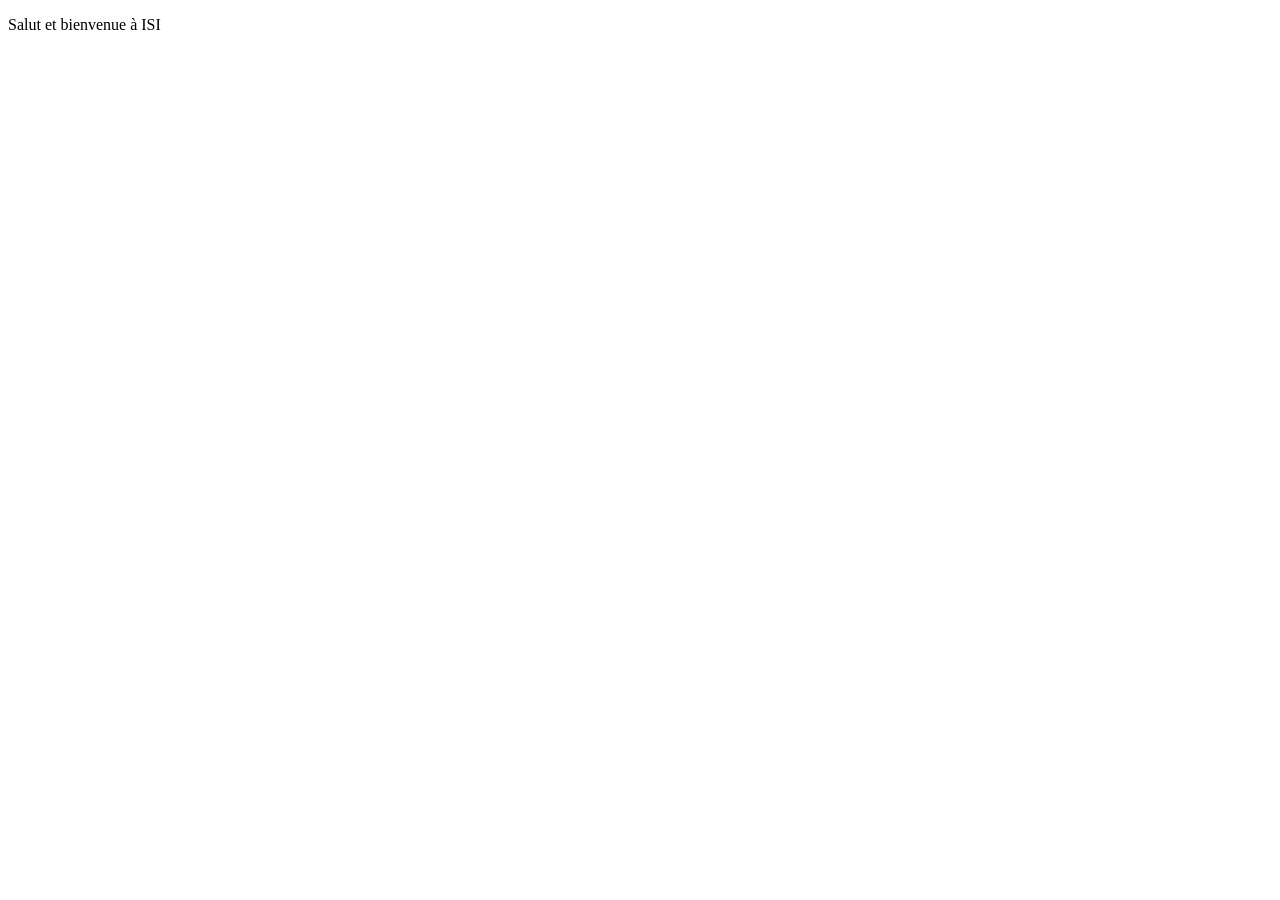
==== index.html @ 394811d7 "Initialisation du projet" ====
<!DOCTYPE html>
<html lang="en">
<head>
    <meta charset="UTF-8">
    <meta name="viewport" content="width=device-width, initial-scale=1.0">
    <title>Document</title>
</head>
<body>
    <p>Salut et bienvenue à ISI</p>
</body>
</html>
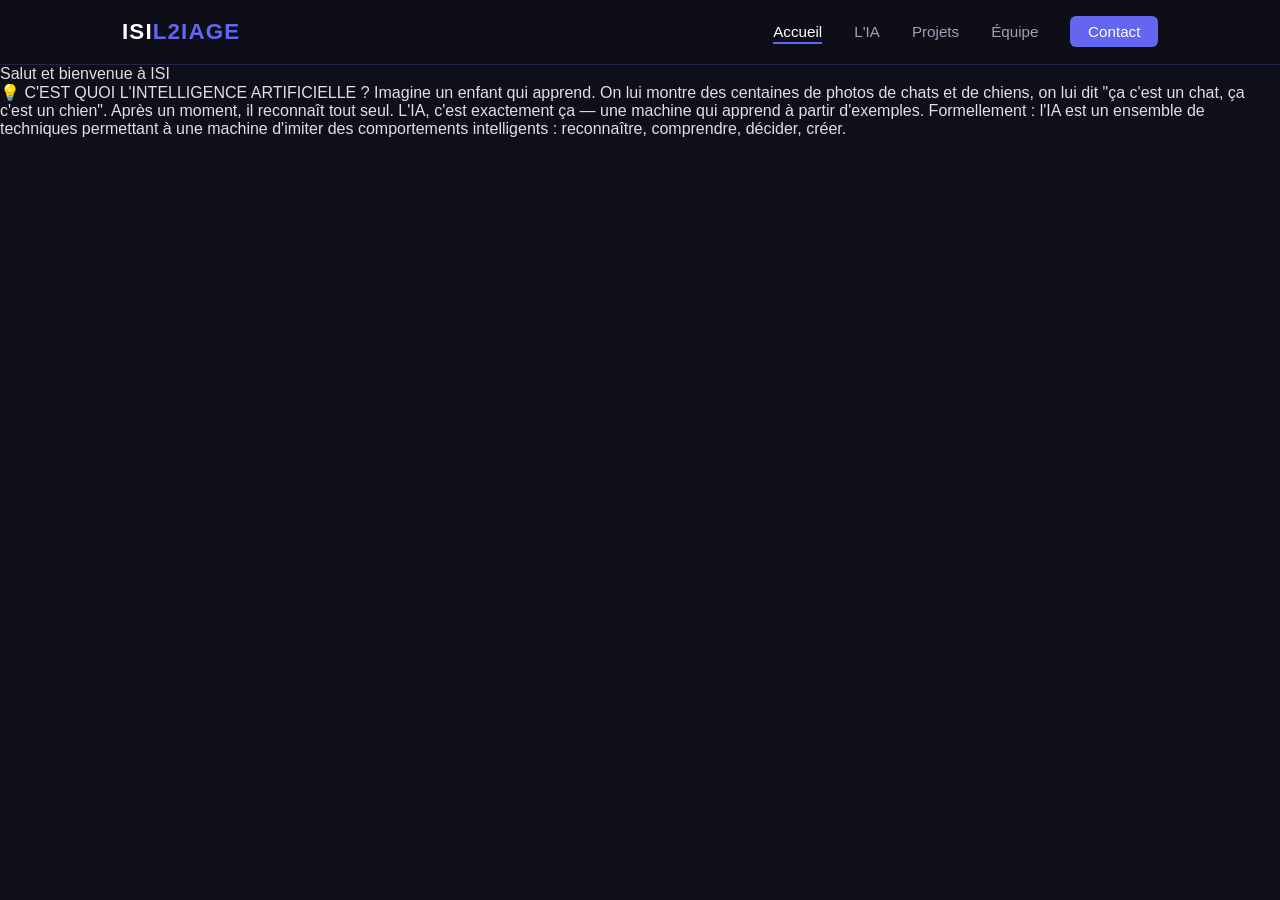
==== commit 76facba4: "ajout du header au niveau de la page index.html" ====
--- a/index.html
+++ b/index.html
@@ -1,11 +1,194 @@
 <!DOCTYPE html>
-<html lang="en">
+<html lang="fr">
 <head>
     <meta charset="UTF-8">
     <meta name="viewport" content="width=device-width, initial-scale=1.0">
-    <title>Document</title>
+    <title>Portfolio — ISIL2IAGE</title>
+    <style>
+        * {
+            margin: 0;
+            padding: 0;
+            box-sizing: border-box;
+        }
+
+        body {
+            font-family: 'Segoe UI', Tahoma, Geneva, Verdana, sans-serif;
+            background: #0f0f1a;
+            color: #e0e0e0;
+        }
+
+        /* ── HEADER ── */
+        header {
+            position: sticky;
+            top: 0;
+            z-index: 100;
+            background: rgba(15, 15, 26, 0.92);
+            backdrop-filter: blur(12px);
+            border-bottom: 1px solid rgba(99, 102, 241, 0.25);
+        }
+
+        .nav-container {
+            max-width: 1100px;
+            margin: 0 auto;
+            padding: 0 2rem;
+            display: flex;
+            align-items: center;
+            justify-content: space-between;
+            height: 64px;
+        }
+
+        /* Logo / nom */
+        .logo {
+            font-size: 1.4rem;
+            font-weight: 700;
+            letter-spacing: 0.05em;
+            color: #fff;
+            text-decoration: none;
+        }
+
+        .logo span {
+            color: #6366f1;
+        }
+
+        /* Menu */
+        nav ul {
+            list-style: none;
+            display: flex;
+            gap: 2rem;
+        }
+
+        nav ul li a {
+            text-decoration: none;
+            color: #a0a0b8;
+            font-size: 0.95rem;
+            font-weight: 500;
+            transition: color 0.2s;
+            position: relative;
+            padding-bottom: 4px;
+        }
+
+        nav ul li a::after {
+            content: '';
+            position: absolute;
+            bottom: 0;
+            left: 0;
+            width: 0;
+            height: 2px;
+            background: #6366f1;
+            transition: width 0.25s;
+        }
+
+        nav ul li a:hover,
+        nav ul li a.active {
+            color: #fff;
+        }
+
+        nav ul li a:hover::after,
+        nav ul li a.active::after {
+            width: 100%;
+        }
+
+        /* Bouton CTA */
+        .btn-contact {
+            background: #6366f1;
+            color: #fff !important;
+            padding: 0.45rem 1.1rem;
+            border-radius: 6px;
+            transition: background 0.2s !important;
+        }
+
+        .btn-contact::after {
+            display: none !important;
+        }
+
+        .btn-contact:hover {
+            background: #4f46e5 !important;
+        }
+
+        /* Hamburger (mobile) */
+        .menu-toggle {
+            display: none;
+            flex-direction: column;
+            gap: 5px;
+            cursor: pointer;
+            background: none;
+            border: none;
+            padding: 4px;
+        }
+
+        .menu-toggle span {
+            display: block;
+            width: 24px;
+            height: 2px;
+            background: #e0e0e0;
+            border-radius: 2px;
+            transition: transform 0.3s, opacity 0.3s;
+        }
+
+        @media (max-width: 680px) {
+            .menu-toggle { display: flex; }
+
+            nav {
+                position: absolute;
+                top: 64px;
+                left: 0;
+                right: 0;
+                background: rgba(15, 15, 26, 0.97);
+                border-bottom: 1px solid rgba(99, 102, 241, 0.2);
+                max-height: 0;
+                overflow: hidden;
+                transition: max-height 0.35s ease;
+            }
+
+            nav.open { max-height: 400px; }
+
+            nav ul {
+                flex-direction: column;
+                gap: 0;
+                padding: 1rem 2rem 1.5rem;
+            }
+
+            nav ul li a {
+                display: block;
+                padding: 0.6rem 0;
+            }
+        }
+    </style>
 </head>
 <body>
+
+    <header>
+        <div class="nav-container">
+            <a href="#" class="logo">ISI<span>L2IAGE</span></a>
+
+            <button class="menu-toggle" aria-label="Ouvrir le menu" onclick="this.closest('header').querySelector('nav').classList.toggle('open')">
+                <span></span>
+                <span></span>
+                <span></span>
+            </button>
+
+            <nav>
+                <ul>
+                    <li><a href="#accueil" class="active">Accueil</a></li>
+                    <li><a href="#ia">L'IA</a></li>
+                    <li><a href="#projets">Projets</a></li>
+                    <li><a href="#equipe">Équipe</a></li>
+                    <li><a href="#contact" class="btn-contact">Contact</a></li>
+                </ul>
+            </nav>
+        </div>
+    </header>
+
     <p>Salut et bienvenue à ISI</p>
+    <section class="">
+        <div>
+            <p>
+                💡
+C'EST QUOI L'INTELLIGENCE ARTIFICIELLE ?
+Imagine un enfant qui apprend. On lui montre des centaines de photos de chats et de chiens, on lui dit "ça c'est un chat, ça c'est un chien". Après un moment, il reconnaît tout seul. L'IA, c'est exactement ça — une machine qui apprend à partir d'exemples.
+Formellement : l'IA est un ensemble de techniques permettant à une machine d'imiter des comportements intelligents : reconnaître, comprendre, décider, créer.
+            </p>
+        </div>
+    </section>
 </body>
 </html>
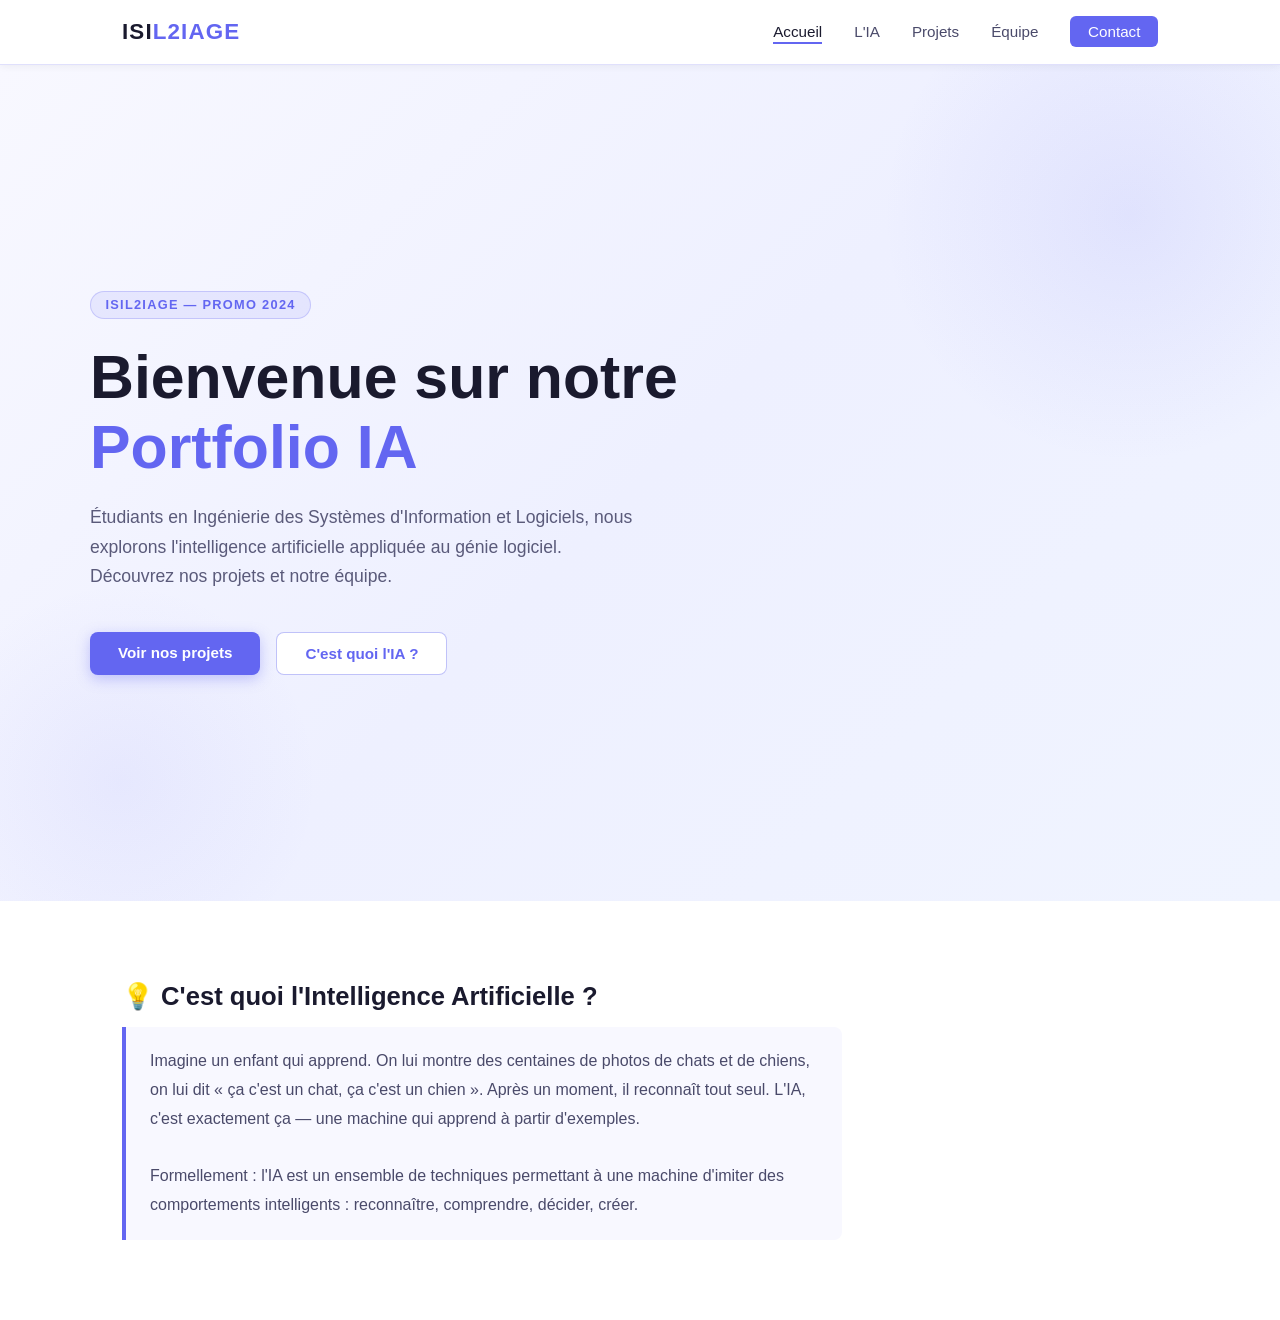
==== commit 19b0ab30: "style: séparation du code css et personnalisation de la section bienvenue" ====
--- a/index.html
+++ b/index.html
@@ -4,156 +4,7 @@
     <meta charset="UTF-8">
     <meta name="viewport" content="width=device-width, initial-scale=1.0">
     <title>Portfolio — ISIL2IAGE</title>
-    <style>
-        * {
-            margin: 0;
-            padding: 0;
-            box-sizing: border-box;
-        }
-
-        body {
-            font-family: 'Segoe UI', Tahoma, Geneva, Verdana, sans-serif;
-            background: #0f0f1a;
-            color: #e0e0e0;
-        }
-
-        /* ── HEADER ── */
-        header {
-            position: sticky;
-            top: 0;
-            z-index: 100;
-            background: rgba(15, 15, 26, 0.92);
-            backdrop-filter: blur(12px);
-            border-bottom: 1px solid rgba(99, 102, 241, 0.25);
-        }
-
-        .nav-container {
-            max-width: 1100px;
-            margin: 0 auto;
-            padding: 0 2rem;
-            display: flex;
-            align-items: center;
-            justify-content: space-between;
-            height: 64px;
-        }
-
-        /* Logo / nom */
-        .logo {
-            font-size: 1.4rem;
-            font-weight: 700;
-            letter-spacing: 0.05em;
-            color: #fff;
-            text-decoration: none;
-        }
-
-        .logo span {
-            color: #6366f1;
-        }
-
-        /* Menu */
-        nav ul {
-            list-style: none;
-            display: flex;
-            gap: 2rem;
-        }
-
-        nav ul li a {
-            text-decoration: none;
-            color: #a0a0b8;
-            font-size: 0.95rem;
-            font-weight: 500;
-            transition: color 0.2s;
-            position: relative;
-            padding-bottom: 4px;
-        }
-
-        nav ul li a::after {
-            content: '';
-            position: absolute;
-            bottom: 0;
-            left: 0;
-            width: 0;
-            height: 2px;
-            background: #6366f1;
-            transition: width 0.25s;
-        }
-
-        nav ul li a:hover,
-        nav ul li a.active {
-            color: #fff;
-        }
-
-        nav ul li a:hover::after,
-        nav ul li a.active::after {
-            width: 100%;
-        }
-
-        /* Bouton CTA */
-        .btn-contact {
-            background: #6366f1;
-            color: #fff !important;
-            padding: 0.45rem 1.1rem;
-            border-radius: 6px;
-            transition: background 0.2s !important;
-        }
-
-        .btn-contact::after {
-            display: none !important;
-        }
-
-        .btn-contact:hover {
-            background: #4f46e5 !important;
-        }
-
-        /* Hamburger (mobile) */
-        .menu-toggle {
-            display: none;
-            flex-direction: column;
-            gap: 5px;
-            cursor: pointer;
-            background: none;
-            border: none;
-            padding: 4px;
-        }
-
-        .menu-toggle span {
-            display: block;
-            width: 24px;
-            height: 2px;
-            background: #e0e0e0;
-            border-radius: 2px;
-            transition: transform 0.3s, opacity 0.3s;
-        }
-
-        @media (max-width: 680px) {
-            .menu-toggle { display: flex; }
-
-            nav {
-                position: absolute;
-                top: 64px;
-                left: 0;
-                right: 0;
-                background: rgba(15, 15, 26, 0.97);
-                border-bottom: 1px solid rgba(99, 102, 241, 0.2);
-                max-height: 0;
-                overflow: hidden;
-                transition: max-height 0.35s ease;
-            }
-
-            nav.open { max-height: 400px; }
-
-            nav ul {
-                flex-direction: column;
-                gap: 0;
-                padding: 1rem 2rem 1.5rem;
-            }
-
-            nav ul li a {
-                display: block;
-                padding: 0.6rem 0;
-            }
-        }
-    </style>
+    <link rel="stylesheet" href="style.css">
 </head>
 <body>
 
@@ -179,16 +30,34 @@
         </div>
     </header>
 
-    <p>Salut et bienvenue à ISI</p>
-    <section class="">
-        <div>
-            <p>
-                💡
-C'EST QUOI L'INTELLIGENCE ARTIFICIELLE ?
-Imagine un enfant qui apprend. On lui montre des centaines de photos de chats et de chiens, on lui dit "ça c'est un chat, ça c'est un chien". Après un moment, il reconnaît tout seul. L'IA, c'est exactement ça — une machine qui apprend à partir d'exemples.
-Formellement : l'IA est un ensemble de techniques permettant à une machine d'imiter des comportements intelligents : reconnaître, comprendre, décider, créer.
+    <!-- Section Bienvenue -->
+    <section id="accueil" class="hero">
+        <div class="hero-container">
+            <div class="hero-badge">ISIL2IAGE — Promo 2024</div>
+            <h1>Bienvenue sur notre<br><span class="accent">Portfolio IA</span></h1>
+            <p class="hero-subtitle">
+                Étudiants en Ingénierie des Systèmes d'Information et Logiciels, nous explorons
+                l'intelligence artificielle appliquée au génie logiciel. Découvrez nos projets et notre équipe.
             </p>
+            <div class="hero-actions">
+                <a href="#projets" class="btn-primary">Voir nos projets</a>
+                <a href="#ia" class="btn-secondary">C'est quoi l'IA ?</a>
+            </div>
         </div>
     </section>
+
+    <!-- Section L'IA -->
+    <section id="ia" class="section-ia">
+        <h2>💡 C'est quoi l'Intelligence Artificielle ?</h2>
+        <p>
+            Imagine un enfant qui apprend. On lui montre des centaines de photos de chats et de chiens,
+            on lui dit « ça c'est un chat, ça c'est un chien ». Après un moment, il reconnaît tout seul.
+            L'IA, c'est exactement ça — une machine qui apprend à partir d'exemples.
+            <br><br>
+            Formellement : l'IA est un ensemble de techniques permettant à une machine d'imiter des
+            comportements intelligents : reconnaître, comprendre, décider, créer.
+        </p>
+    </section>
+
 </body>
-</html>+</html>
--- a/style.css
+++ b/style.css
@@ -0,0 +1,309 @@
+* {
+    margin: 0;
+    padding: 0;
+    box-sizing: border-box;
+}
+
+body {
+    font-family: 'Segoe UI', Tahoma, Geneva, Verdana, sans-serif;
+    background: #ffffff;
+    color: #1a1a2e;
+}
+
+/* ── HEADER ── */
+header {
+    position: sticky;
+    top: 0;
+    z-index: 100;
+    background: rgba(255, 255, 255, 0.95);
+    backdrop-filter: blur(12px);
+    border-bottom: 1px solid rgba(99, 102, 241, 0.2);
+    box-shadow: 0 1px 8px rgba(0, 0, 0, 0.06);
+}
+
+.nav-container {
+    max-width: 1100px;
+    margin: 0 auto;
+    padding: 0 2rem;
+    display: flex;
+    align-items: center;
+    justify-content: space-between;
+    height: 64px;
+}
+
+/* Logo */
+.logo {
+    font-size: 1.4rem;
+    font-weight: 700;
+    letter-spacing: 0.05em;
+    color: #1a1a2e;
+    text-decoration: none;
+}
+
+.logo span {
+    color: #6366f1;
+}
+
+/* Menu */
+nav ul {
+    list-style: none;
+    display: flex;
+    gap: 2rem;
+}
+
+nav ul li a {
+    text-decoration: none;
+    color: #4a4a6a;
+    font-size: 0.95rem;
+    font-weight: 500;
+    transition: color 0.2s;
+    position: relative;
+    padding-bottom: 4px;
+}
+
+nav ul li a::after {
+    content: '';
+    position: absolute;
+    bottom: 0;
+    left: 0;
+    width: 0;
+    height: 2px;
+    background: #6366f1;
+    transition: width 0.25s;
+}
+
+nav ul li a:hover,
+nav ul li a.active {
+    color: #1a1a2e;
+}
+
+nav ul li a:hover::after,
+nav ul li a.active::after {
+    width: 100%;
+}
+
+/* Bouton CTA */
+.btn-contact {
+    background: #6366f1;
+    color: #fff !important;
+    padding: 0.45rem 1.1rem;
+    border-radius: 6px;
+    transition: background 0.2s !important;
+}
+
+.btn-contact::after {
+    display: none !important;
+}
+
+.btn-contact:hover {
+    background: #4f46e5 !important;
+}
+
+/* Hamburger (mobile) */
+.menu-toggle {
+    display: none;
+    flex-direction: column;
+    gap: 5px;
+    cursor: pointer;
+    background: none;
+    border: none;
+    padding: 4px;
+}
+
+.menu-toggle span {
+    display: block;
+    width: 24px;
+    height: 2px;
+    background: #1a1a2e;
+    border-radius: 2px;
+    transition: transform 0.3s, opacity 0.3s;
+}
+
+@media (max-width: 680px) {
+    .menu-toggle { display: flex; }
+
+    nav {
+        position: absolute;
+        top: 64px;
+        left: 0;
+        right: 0;
+        background: rgba(255, 255, 255, 0.98);
+        border-bottom: 1px solid rgba(99, 102, 241, 0.15);
+        max-height: 0;
+        overflow: hidden;
+        transition: max-height 0.35s ease;
+    }
+
+    nav.open { max-height: 400px; }
+
+    nav ul {
+        flex-direction: column;
+        gap: 0;
+        padding: 1rem 2rem 1.5rem;
+    }
+
+    nav ul li a {
+        display: block;
+        padding: 0.6rem 0;
+    }
+}
+
+/* ── SECTION BIENVENUE (HERO) ── */
+.hero {
+    min-height: calc(100vh - 64px);
+    display: flex;
+    align-items: center;
+    background: linear-gradient(135deg, #f8f8ff 0%, #eef0ff 50%, #f0f4ff 100%);
+    padding: 4rem 2rem;
+    position: relative;
+    overflow: hidden;
+}
+
+.hero::before {
+    content: '';
+    position: absolute;
+    top: -100px;
+    right: -100px;
+    width: 500px;
+    height: 500px;
+    background: radial-gradient(circle, rgba(99, 102, 241, 0.1) 0%, transparent 70%);
+    pointer-events: none;
+}
+
+.hero::after {
+    content: '';
+    position: absolute;
+    bottom: -80px;
+    left: -80px;
+    width: 400px;
+    height: 400px;
+    background: radial-gradient(circle, rgba(99, 102, 241, 0.07) 0%, transparent 70%);
+    pointer-events: none;
+}
+
+.hero-container {
+    max-width: 1100px;
+    margin: 0 auto;
+    width: 100%;
+    position: relative;
+    z-index: 1;
+}
+
+.hero-badge {
+    display: inline-block;
+    background: rgba(99, 102, 241, 0.1);
+    color: #6366f1;
+    font-size: 0.8rem;
+    font-weight: 600;
+    letter-spacing: 0.1em;
+    text-transform: uppercase;
+    padding: 0.35rem 0.9rem;
+    border-radius: 20px;
+    border: 1px solid rgba(99, 102, 241, 0.25);
+    margin-bottom: 1.5rem;
+}
+
+.hero h1 {
+    font-size: clamp(2.2rem, 5vw, 3.8rem);
+    font-weight: 800;
+    line-height: 1.15;
+    color: #1a1a2e;
+    margin-bottom: 1.25rem;
+}
+
+.hero h1 .accent {
+    color: #6366f1;
+}
+
+.hero-subtitle {
+    font-size: 1.1rem;
+    color: #5a5a7a;
+    max-width: 560px;
+    line-height: 1.7;
+    margin-bottom: 2.5rem;
+}
+
+.hero-actions {
+    display: flex;
+    gap: 1rem;
+    flex-wrap: wrap;
+}
+
+.btn-primary {
+    background: #6366f1;
+    color: #fff;
+    text-decoration: none;
+    padding: 0.75rem 1.75rem;
+    border-radius: 8px;
+    font-weight: 600;
+    font-size: 0.95rem;
+    transition: background 0.2s, transform 0.15s, box-shadow 0.2s;
+    box-shadow: 0 4px 14px rgba(99, 102, 241, 0.35);
+}
+
+.btn-primary:hover {
+    background: #4f46e5;
+    transform: translateY(-1px);
+    box-shadow: 0 6px 20px rgba(99, 102, 241, 0.45);
+}
+
+.btn-secondary {
+    background: #fff;
+    color: #6366f1;
+    text-decoration: none;
+    padding: 0.75rem 1.75rem;
+    border-radius: 8px;
+    font-weight: 600;
+    font-size: 0.95rem;
+    border: 1.5px solid rgba(99, 102, 241, 0.4);
+    transition: border-color 0.2s, background 0.2s;
+}
+
+.btn-secondary:hover {
+    border-color: #6366f1;
+    background: rgba(99, 102, 241, 0.05);
+}
+
+@media (max-width: 680px) {
+    .hero {
+        padding: 3rem 1.5rem;
+        min-height: auto;
+    }
+
+    .hero-actions {
+        flex-direction: column;
+    }
+
+    .btn-primary,
+    .btn-secondary {
+        text-align: center;
+    }
+}
+
+/* ── SECTION IA ── */
+.section-ia {
+    max-width: 1100px;
+    margin: 5rem auto;
+    padding: 0 2rem;
+}
+
+.section-ia h2 {
+    font-size: 1.6rem;
+    font-weight: 700;
+    color: #1a1a2e;
+    margin-bottom: 1rem;
+    display: flex;
+    align-items: center;
+    gap: 0.5rem;
+}
+
+.section-ia p {
+    font-size: 1rem;
+    color: #4a4a6a;
+    line-height: 1.8;
+    max-width: 720px;
+    background: #f8f8ff;
+    border-left: 4px solid #6366f1;
+    padding: 1.25rem 1.5rem;
+    border-radius: 0 8px 8px 0;
+}
